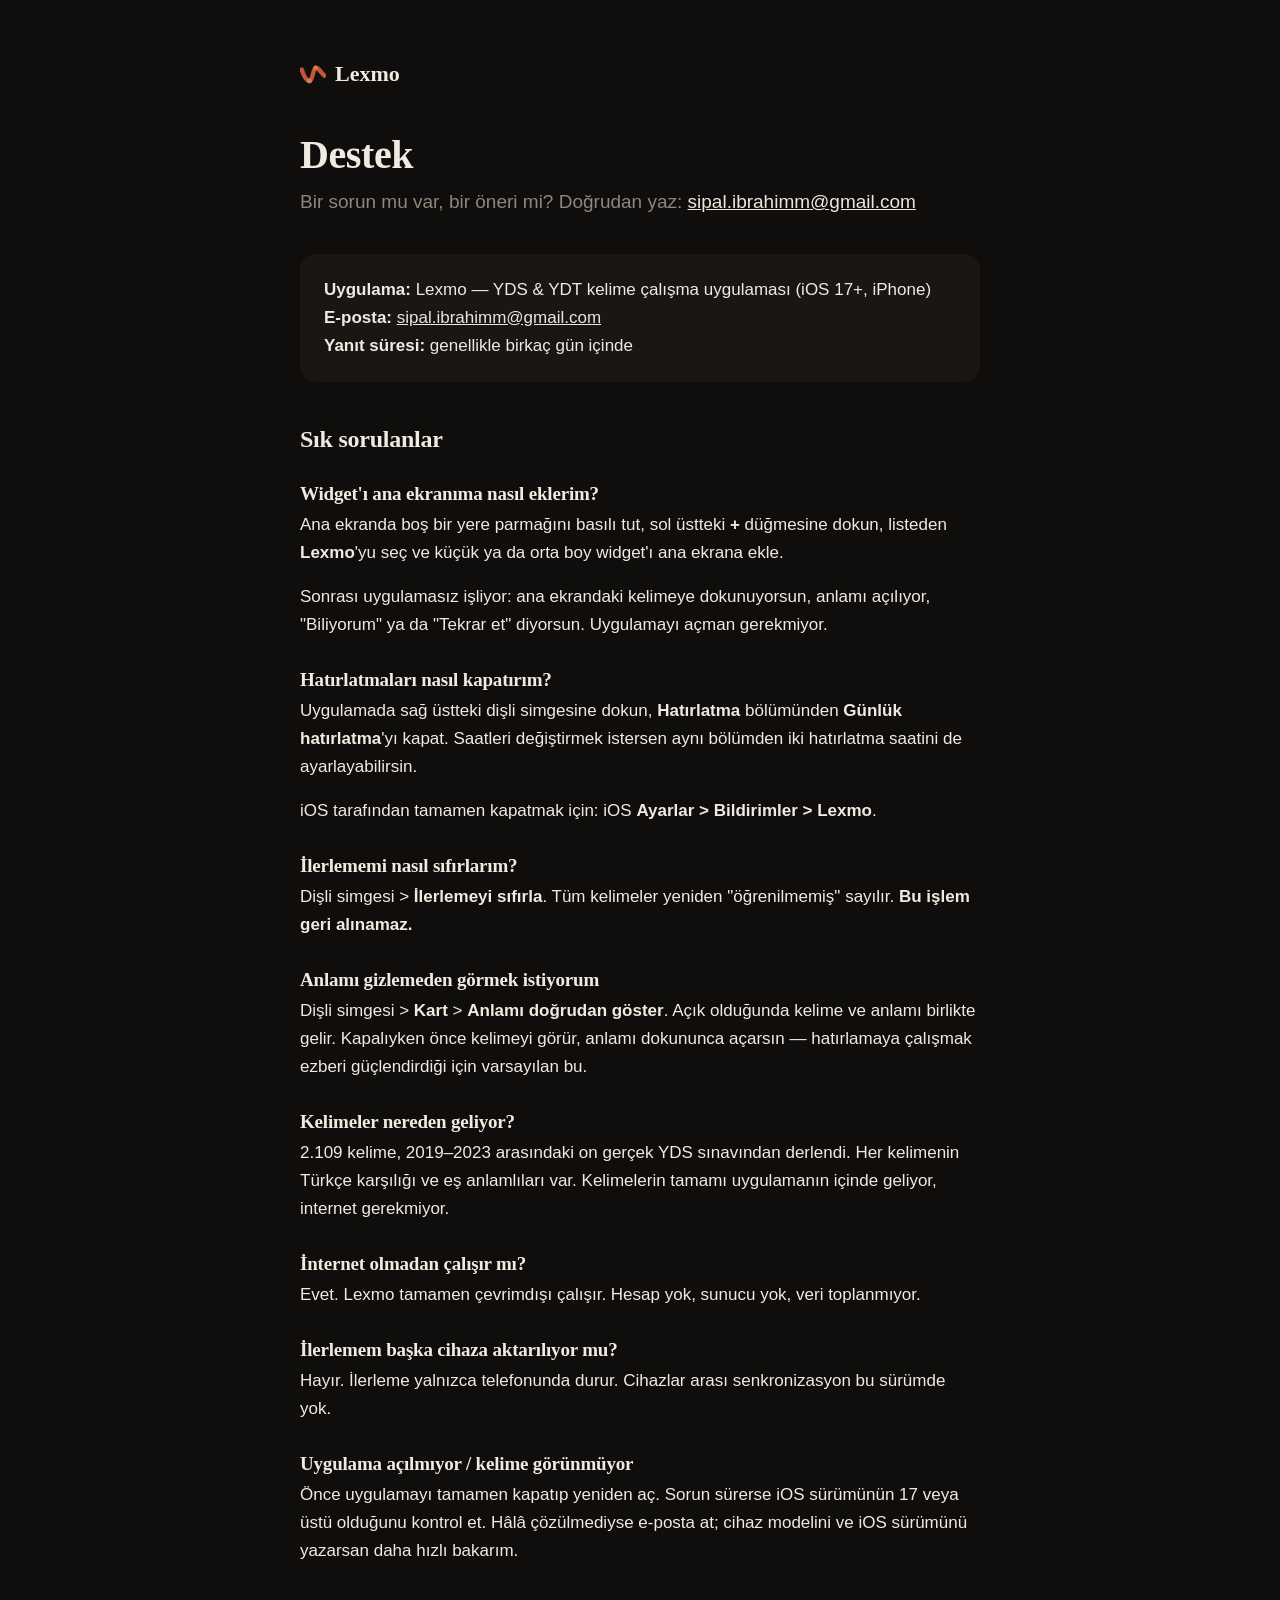
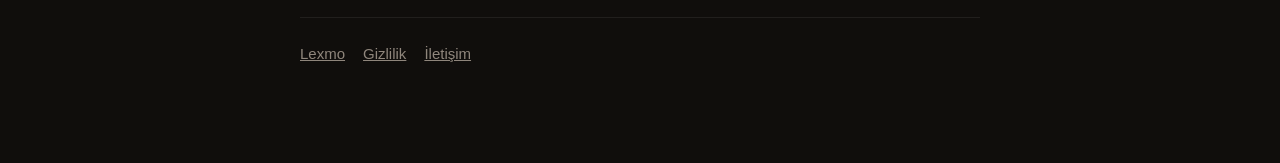
==== lexmo/destek/index.html @ 8f74619a "Lexmo destek ve gizlilik sayfaları" ====
<!doctype html>
<html lang="tr">
<meta charset="utf-8">
<meta name="viewport" content="width=device-width,initial-scale=1">
<title>Lexmo — Destek</title>
<meta name="description" content="Lexmo için yardım: widget nasıl eklenir, hatırlatmalar nasıl kapatılır, ilerleme nasıl sıfırlanır.">
<link rel="stylesheet" href="../../style.css">
<div class="wrap">
  <a class="mark" href="../"><img src="../../mark.svg" alt=""><span>Lexmo</span></a>

  <h1>Destek</h1>
  <p class="lede">Bir sorun mu var, bir öneri mi? Doğrudan yaz: <a href="mailto:sipal.ibrahimm@gmail.com">sipal.ibrahimm@gmail.com</a></p>

  <div class="card">
    <p><strong>Uygulama:</strong> Lexmo — YDS &amp; YDT kelime çalışma uygulaması (iOS 17+, iPhone)<br>
    <strong>E-posta:</strong> <a href="mailto:sipal.ibrahimm@gmail.com">sipal.ibrahimm@gmail.com</a><br>
    <strong>Yanıt süresi:</strong> genellikle birkaç gün içinde</p>
  </div>

  <h2>Sık sorulanlar</h2>

  <h3>Widget'ı ana ekranıma nasıl eklerim?</h3>
  <p>Ana ekranda boş bir yere parmağını basılı tut, sol üstteki <strong>+</strong> düğmesine dokun, listeden <strong>Lexmo</strong>'yu seç ve küçük ya da orta boy widget'ı ana ekrana ekle.</p>
  <p>Sonrası uygulamasız işliyor: ana ekrandaki kelimeye dokunuyorsun, anlamı açılıyor, "Biliyorum" ya da "Tekrar et" diyorsun. Uygulamayı açman gerekmiyor.</p>

  <h3>Hatırlatmaları nasıl kapatırım?</h3>
  <p>Uygulamada sağ üstteki dişli simgesine dokun, <strong>Hatırlatma</strong> bölümünden <strong>Günlük hatırlatma</strong>'yı kapat. Saatleri değiştirmek istersen aynı bölümden iki hatırlatma saatini de ayarlayabilirsin.</p>
  <p>iOS tarafından tamamen kapatmak için: iOS <strong>Ayarlar &gt; Bildirimler &gt; Lexmo</strong>.</p>

  <h3>İlerlememi nasıl sıfırlarım?</h3>
  <p>Dişli simgesi &gt; <strong>İlerlemeyi sıfırla</strong>. Tüm kelimeler yeniden "öğrenilmemiş" sayılır. <strong>Bu işlem geri alınamaz.</strong></p>

  <h3>Anlamı gizlemeden görmek istiyorum</h3>
  <p>Dişli simgesi &gt; <strong>Kart</strong> &gt; <strong>Anlamı doğrudan göster</strong>. Açık olduğunda kelime ve anlamı birlikte gelir. Kapalıyken önce kelimeyi görür, anlamı dokununca açarsın — hatırlamaya çalışmak ezberi güçlendirdiği için varsayılan bu.</p>

  <h3>Kelimeler nereden geliyor?</h3>
  <p>2.109 kelime, 2019–2023 arasındaki on gerçek YDS sınavından derlendi. Her kelimenin Türkçe karşılığı ve eş anlamlıları var. Kelimelerin tamamı uygulamanın içinde geliyor, internet gerekmiyor.</p>

  <h3>İnternet olmadan çalışır mı?</h3>
  <p>Evet. Lexmo tamamen çevrimdışı çalışır. Hesap yok, sunucu yok, veri toplanmıyor.</p>

  <h3>İlerlemem başka cihaza aktarılıyor mu?</h3>
  <p>Hayır. İlerleme yalnızca telefonunda durur. Cihazlar arası senkronizasyon bu sürümde yok.</p>

  <h3>Uygulama açılmıyor / kelime görünmüyor</h3>
  <p>Önce uygulamayı tamamen kapatıp yeniden aç. Sorun sürerse iOS sürümünün 17 veya üstü olduğunu kontrol et. Hâlâ çözülmediyse e-posta at; cihaz modelini ve iOS sürümünü yazarsan daha hızlı bakarım.</p>

  <nav><a href="../">Lexmo</a><a href="../gizlilik/">Gizlilik</a><a href="mailto:sipal.ibrahimm@gmail.com">İletişim</a></nav>
</div>
---- style.css ----
/* Lexmo site — same language as the app: warm ink, paper, serif for display. */
:root{
  --ink:#100E0C; --surface:#191613; --paper:#EDE6D9; --rust:#C2553A;
  --text:#F0EAE1; --muted:#8F867C; --hairline:rgba(255,255,255,.07);
}
*{box-sizing:border-box}
html{-webkit-text-size-adjust:100%}
body{
  margin:0; background:var(--ink); color:var(--text);
  font:400 17px/1.65 -apple-system,BlinkMacSystemFont,"Segoe UI",Roboto,sans-serif;
  padding:0 16px;
}
.wrap{max-width:680px;margin:0 auto;padding:56px 0 96px}
a{color:var(--paper)}
a:hover{color:#fff}
h1,h2,h3{font-family:"New York","Iowan Old Style",Georgia,serif;font-weight:600;letter-spacing:-.01em;line-height:1.15}
h1{font-size:40px;margin:0 0 8px}
h2{font-size:24px;margin:44px 0 10px}
h3{font-size:19px;margin:30px 0 6px}
p,ul{margin:0 0 16px}
ul{padding-left:22px}
li{margin-bottom:7px}
hr{border:0;border-top:1px solid var(--hairline);margin:40px 0}
.mark{display:flex;align-items:center;gap:9px;margin-bottom:40px;text-decoration:none}
.mark img,.mark svg{width:26px;height:26px;flex:none;display:block}
.mark span{font-family:"New York",Georgia,serif;font-weight:600;font-size:22px;color:var(--text)}
.lede{color:var(--muted);font-size:19px;margin-bottom:36px}
.meta{color:var(--muted);font-size:15px}
.card{background:var(--surface);border-radius:16px;padding:22px 24px;margin:0 0 16px}
.card p:last-child{margin-bottom:0}
.btn{display:inline-block;background:var(--paper);color:var(--ink);text-decoration:none;
  font-weight:600;padding:13px 22px;border-radius:12px;margin-top:8px}
nav{margin-top:52px;padding-top:24px;border-top:1px solid var(--hairline);font-size:15px}
nav a{color:var(--muted);margin-right:18px}
code{background:var(--surface);padding:2px 6px;border-radius:5px;font-size:15px}
@media(max-width:600px){h1{font-size:32px}.wrap{padding:36px 0 72px}}
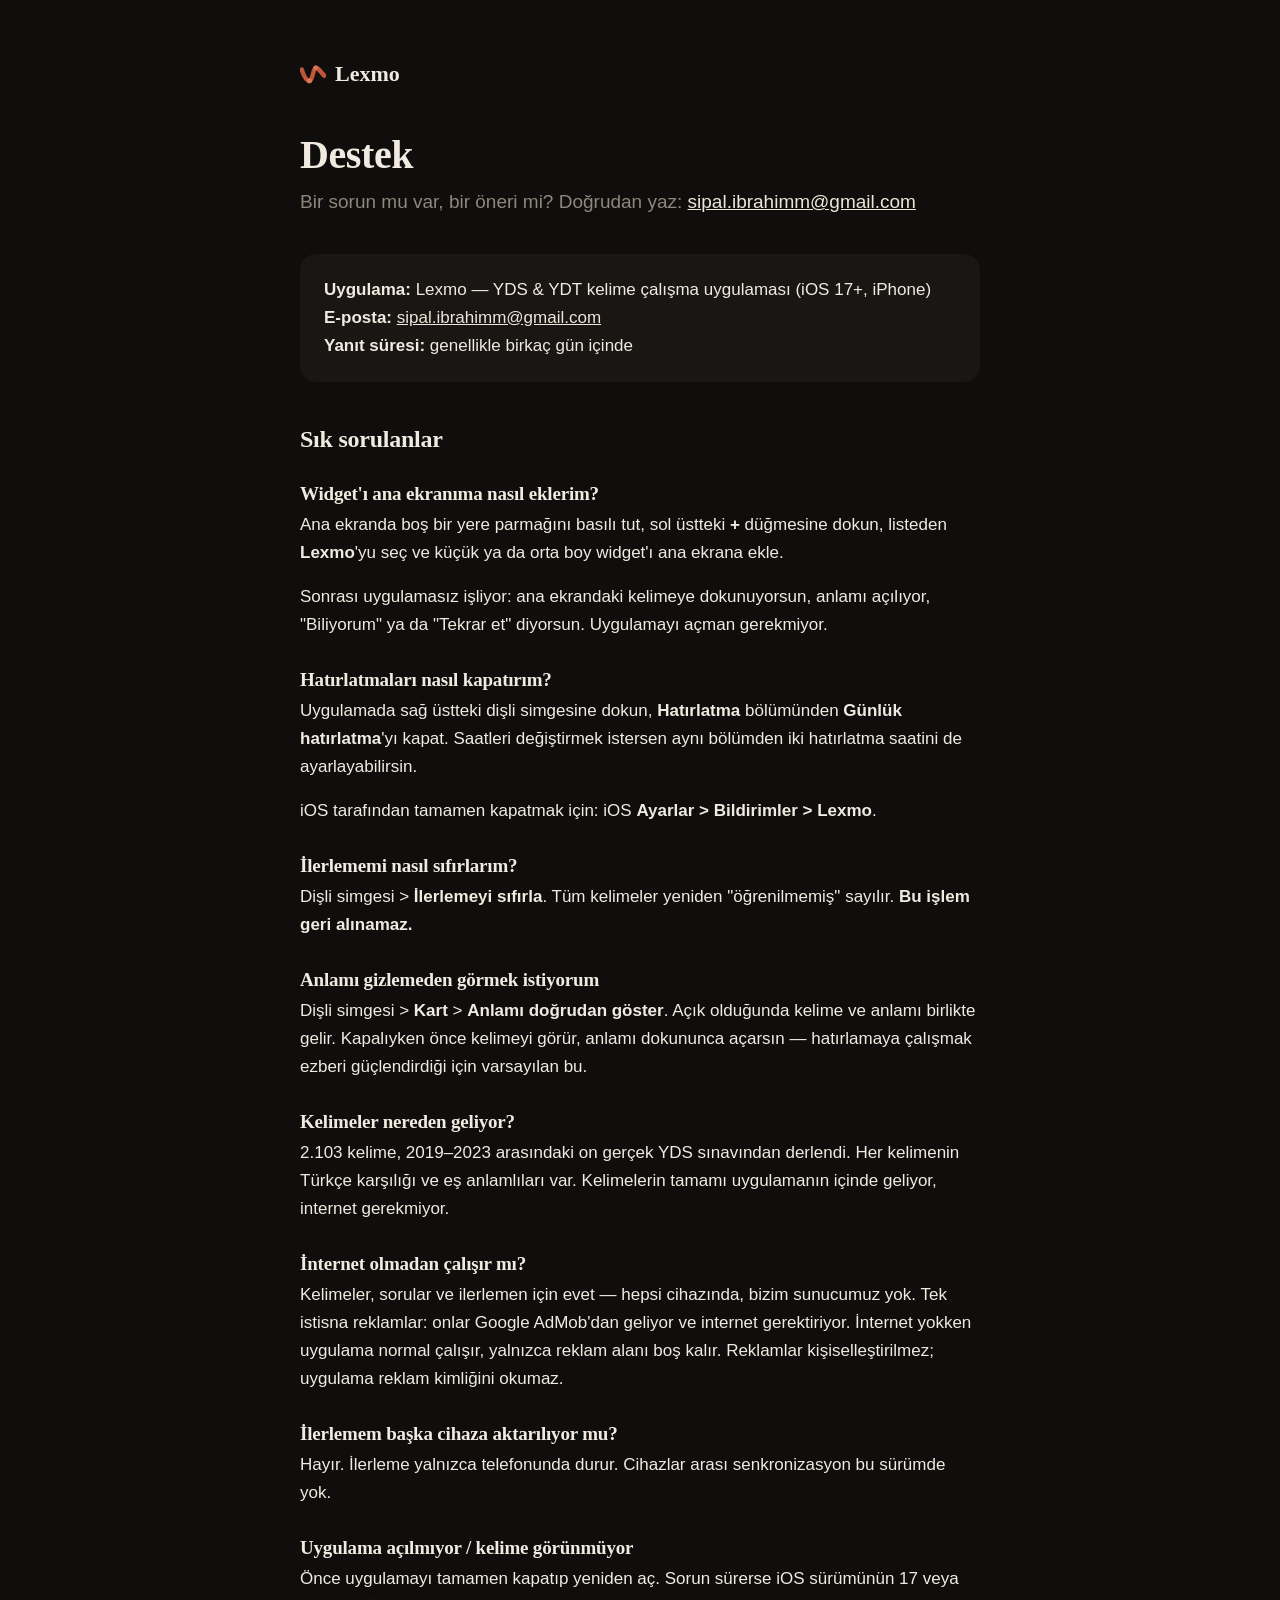
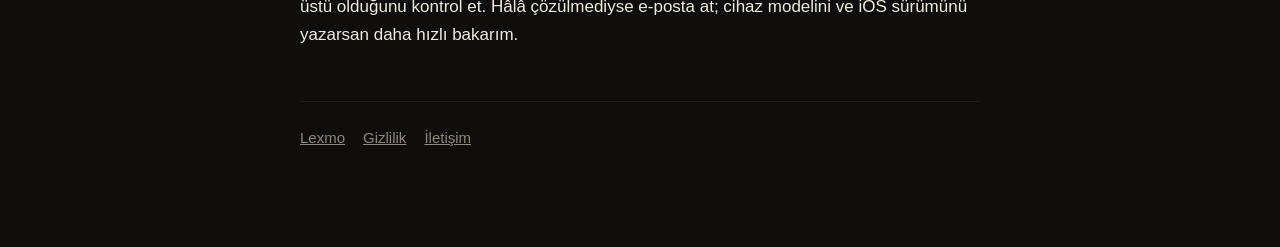
==== commit 4b12b196: "Siteye indirme düğmesi koy, reklam sonrası yanlışları düzelt Tanıtım sayfasında App Store linki hiç " ====
--- a/lexmo/destek/index.html
+++ b/lexmo/destek/index.html
@@ -34,10 +34,10 @@
   <p>Dişli simgesi &gt; <strong>Kart</strong> &gt; <strong>Anlamı doğrudan göster</strong>. Açık olduğunda kelime ve anlamı birlikte gelir. Kapalıyken önce kelimeyi görür, anlamı dokununca açarsın — hatırlamaya çalışmak ezberi güçlendirdiği için varsayılan bu.</p>
 
   <h3>Kelimeler nereden geliyor?</h3>
-  <p>2.109 kelime, 2019–2023 arasındaki on gerçek YDS sınavından derlendi. Her kelimenin Türkçe karşılığı ve eş anlamlıları var. Kelimelerin tamamı uygulamanın içinde geliyor, internet gerekmiyor.</p>
+  <p>2.103 kelime, 2019–2023 arasındaki on gerçek YDS sınavından derlendi. Her kelimenin Türkçe karşılığı ve eş anlamlıları var. Kelimelerin tamamı uygulamanın içinde geliyor, internet gerekmiyor.</p>
 
   <h3>İnternet olmadan çalışır mı?</h3>
-  <p>Evet. Lexmo tamamen çevrimdışı çalışır. Hesap yok, sunucu yok, veri toplanmıyor.</p>
+  <p>Kelimeler, sorular ve ilerlemen için evet — hepsi cihazında, bizim sunucumuz yok. Tek istisna reklamlar: onlar Google AdMob'dan geliyor ve internet gerektiriyor. İnternet yokken uygulama normal çalışır, yalnızca reklam alanı boş kalır. Reklamlar kişiselleştirilmez; uygulama reklam kimliğini okumaz.</p>
 
   <h3>İlerlemem başka cihaza aktarılıyor mu?</h3>
   <p>Hayır. İlerleme yalnızca telefonunda durur. Cihazlar arası senkronizasyon bu sürümde yok.</p>
